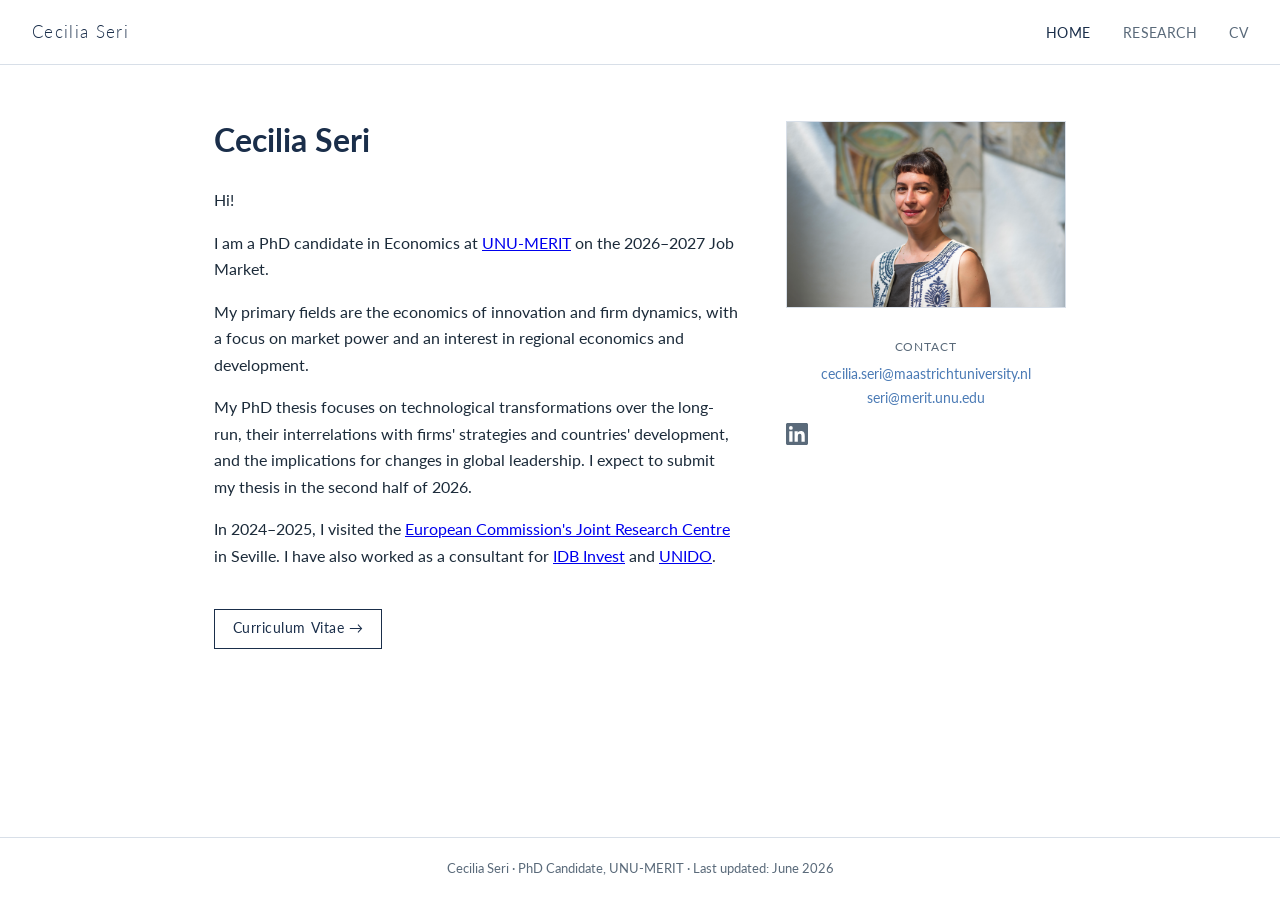
==== index.html @ 9bb6f53a "Adjust paragraph margin and CV link style" ====
<!DOCTYPE html>
<html lang="en">
<head>
  <meta charset="UTF-8" />
  <meta name="viewport" content="width=device-width, initial-scale=1.0" />
  <title>Cecilia Seri — Economist</title>
  <link rel="stylesheet" href="style.css" />
</head>
<body>

  <!-- ── Navigation ──────────────────────────────────── -->
  <nav>
    <div class="inner">
      <a class="nav-name" href="index.html">Cecilia Seri</a>
      <ul class="nav-links">
        <li><a href="index.html" class="active">Home</a></li>
        <li><a href="research.html">Research</a></li>
        <li><a href="cv.html">CV</a></li>
      </ul>
    </div>
  </nav>

  <!-- ── Main ────────────────────────────────────────── -->
  <main>
    <div class="site-wrapper">
      <div class="home-grid">

        <!-- Left: text content -->
        <div class="home-intro">
          <h1>Cecilia Seri</h1>

          <p style="margin-top: 1.75rem;">Hi!</p>

          <p>
            I am a PhD candidate in Economics at
            <a href="https://unu.edu/merit/doctorate-degree/full-time-phd-programme" target="_blank" rel="noopener">UNU-MERIT</a>
            on the 2026–2027 Job Market.
          </p>

          <p>
            My primary fields are the economics of innovation and firm dynamics,
            with a focus on market power and an interest in regional economics
            and development.
          </p>

          <p>
            My PhD thesis focuses on technological transformations over the long-run,
            their interrelations with firms' strategies and countries' development,
            and the implications for changes in global leadership. I expect to submit
            my thesis in the second half of 2026.
          </p>

          <p>
            In 2024–2025, I visited the
            <a href="https://joint-research-centre.ec.europa.eu/index_en" target="_blank" rel="noopener">European Commission's Joint Research Centre</a>
            in Seville. I have also worked as a consultant for
            <a href="https://idbinvest.org/en/about-us" target="_blank" rel="noopener">IDB Invest</a>
            and
            <a href="https://www.unido.org/about-us/who-we-are" target="_blank" rel="noopener">UNIDO</a>.
          </p>

          <a class="cv-link" style="margin-top: 1.5rem;" href="https://www.dropbox.com/scl/fi/6ifrovtpccbfsxmh568v9/CV_Cecilia-Seri.pdf?rlkey=5wzr2ifmerb2woqg1h31717lj&st=pj242ytm&raw=1" target="_blank" rel="noopener">Curriculum Vitae →</a>
        </div>

        <!-- Right: photo + contact + social -->
        <div class="photo-col">
          <img src="SERI-Cecilia-02.jpg" alt="Cecilia Seri" />

          <div class="contact-block">
            <p class="contact-label">Contact</p>
            <p>
              <a href="mailto:cecilia.seri@maastrichtuniversity.nl">cecilia.seri@maastrichtuniversity.nl</a><br />
              <a href="mailto:seri@merit.unu.edu">seri@merit.unu.edu</a>
            </p>
          </div>

          <div class="social-links">
            <a href="https://www.linkedin.com/in/ceciliaseri/" target="_blank" rel="noopener" aria-label="LinkedIn">
              <svg xmlns="http://www.w3.org/2000/svg" width="22" height="22" viewBox="0 0 24 24" fill="currentColor">
                <path d="M20.447 20.452h-3.554v-5.569c0-1.328-.027-3.037-1.852-3.037-1.853 0-2.136 1.445-2.136 2.939v5.667H9.351V9h3.414v1.561h.046c.477-.9 1.637-1.85 3.37-1.85 3.601 0 4.267 2.37 4.267 5.455v6.286zM5.337 7.433a2.062 2.062 0 0 1-2.063-2.065 2.064 2.064 0 1 1 2.063 2.065zm1.782 13.019H3.555V9h3.564v11.452zM22.225 0H1.771C.792 0 0 .774 0 1.729v20.542C0 23.227.792 24 1.771 24h20.451C23.2 24 24 23.227 24 22.271V1.729C24 .774 23.2 0 22.222 0h.003z"/>
              </svg>
            </a>
          </div>
        </div>

      </div>
    </div>
  </main>

  <!-- ── Footer ──────────────────────────────────────── -->
  <footer>
    <div class="site-wrapper">
      Cecilia Seri · PhD Candidate, UNU-MERIT · Last updated: June 2026
    </div>
  </footer>

</body>
</html>
---- style.css ----
@import url('https://fonts.googleapis.com/css2?family=Lato:ital,wght@0,300;0,400;0,700;1,400&display=swap');

/* ── Reset & base ─────────────────────────────────────── */
*, *::before, *::after { box-sizing: border-box; margin: 0; padding: 0; }

:root {
  --navy:   #1a2e4a;
  --link:   #4a7ab5;
  --muted:  #5a6a7a;
  --border: #d8dfe8;
  --bg:     #ffffff;
  --bg-soft:#f7f9fb;
  --text:   #1c2b3a;
  --max-w:  900px;
  --serif:  'Georgia', 'Times New Roman', serif;
  --sans:   'Lato', 'Helvetica Neue', Arial, sans-serif;
}

html { font-size: 16px; scroll-behavior: smooth; }

body {
  font-family: var(--sans);
  color: var(--text);
  background: var(--bg);
  line-height: 1.7;
  min-height: 100vh;
  display: flex;
  flex-direction: column;
}

/* ── Layout ───────────────────────────────────────────── */
.site-wrapper {
  max-width: var(--max-w);
  margin: 0 auto;
  padding: 0 1.5rem;
  width: 100%;
}

/* ── Nav ──────────────────────────────────────────────── */
nav {
  border-bottom: 1px solid var(--border);
  padding: 1.1rem 2rem;
}

nav .inner {
  display: flex;
  align-items: center;
  justify-content: space-between;
  max-width: 100%;
}

.nav-name {
  font-family: var(--sans);
  font-size: 1.05rem;
  font-weight: 300;
  color: var(--navy);
  text-decoration: none;
  letter-spacing: 0.08em;
}

.nav-links {
  display: flex;
  gap: 2rem;
  list-style: none;
}

.nav-links a {
  text-decoration: none;
  font-size: 0.9rem;
  color: var(--muted);
  letter-spacing: 0.03em;
  text-transform: uppercase;
  transition: color 0.15s;
}

.nav-links a:hover,
.nav-links a.active { color: var(--navy); }

/* ── Main content ─────────────────────────────────────── */
main { flex: 1; padding: 3.5rem 0 4rem; }

/* ── Home page ────────────────────────────────────────── */
.home-grid {
  display: grid;
  grid-template-columns: 1fr 280px;
  gap: 3rem;
  align-items: start;
}

.home-intro h1 {
  font-family: var(--sans);
  font-size: 2rem;
  font-weight: 700;
  color: var(--navy);
  margin-bottom: 0.25rem;
  line-height: 1.2;
}

.home-intro .position {
  font-size: 0.95rem;
  color: var(--muted);
  margin-bottom: 1.75rem;
}

.home-intro p {
  margin-bottom: 1rem;
  font-size: 0.975rem;
}

.home-intro .interests {
  margin: 1.5rem 0;
  padding: 1.2rem 1.4rem;
  background: var(--bg-soft);
  border-left: 3px solid var(--navy);
}

.home-intro .interests h2 {
  font-size: 0.78rem;
  text-transform: uppercase;
  letter-spacing: 0.08em;
  color: var(--muted);
  margin-bottom: 0.5rem;
  font-weight: normal;
}

.home-intro .interests p {
  margin: 0;
  font-size: 0.95rem;
}

.contact-block {
  margin-top: 1.75rem;
  font-size: 0.9rem;
  color: var(--muted);
}

.contact-block a { color: var(--link); text-decoration: none; }
.contact-block a:hover { text-decoration: underline; }

.cv-link {
  display: inline-block;
  margin-top: 0.75rem;
  padding: 0.45rem 1.1rem;
  border: 1px solid var(--navy);
  color: var(--navy);
  text-decoration: none;
  font-size: 0.85rem;
  letter-spacing: 0.04em;
  transition: background 0.15s, color 0.15s;
}

.cv-link:hover {
  background: var(--navy);
  color: #fff;
  text-decoration: none;
}

.photo-col { text-align: center; }

.photo-col img {
  width: 100%;
  max-width: 300px;
  display: block;
  margin: 0 auto;
  border: 1px solid var(--border);
}

.photo-placeholder {
  width: 180px;
  height: 220px;
  background: var(--bg-soft);
  border: 1px dashed var(--border);
  display: flex;
  align-items: center;
  justify-content: center;
  font-size: 0.8rem;
  color: var(--muted);
  text-align: center;
  padding: 1rem;
  margin: 0 auto;
}

/* ── Research page ────────────────────────────────────── */
.page-title {
  font-family: var(--sans);
  font-size: 1.6rem;
  font-weight: 300;
  color: var(--navy);
  margin-bottom: 2.5rem;
  padding-bottom: 0.75rem;
  border-bottom: 1px solid var(--border);
  letter-spacing: 0.05em;
}

.paper-section { margin-bottom: 2rem; }

.paper-section h2 {
  font-size: 1rem;
  text-transform: uppercase;
  letter-spacing: 0.1em;
  color: var(--muted);
  font-weight: 400;
  margin-bottom: 1rem;
}

.paper {
  margin-bottom: 0.6rem;
  padding-bottom: 0.6rem;
}

.paper-title {
  font-family: var(--sans);
  font-size: 1.05rem;
  font-weight: 400;
  color: var(--navy);
  margin-bottom: 0.25rem;
}

.paper-title a { color: inherit; text-decoration: none; }
.paper-title a:hover { text-decoration: underline; }

.paper-meta {
  font-size: 0.85rem;
  color: var(--muted);
  margin-bottom: 0.6rem;
}

.paper-abstract {
  font-size: 0.9rem;
  color: var(--text);
  margin-top: 0.5rem;
}

.paper-links { margin-top: 0.6rem; }

.paper-links a {
  font-size: 0.8rem;
  color: var(--link);
  text-decoration: none;
  margin-right: 1.1rem;
  letter-spacing: 0.02em;
}

.paper-links a:hover { text-decoration: underline; }

/* ── CV page ──────────────────────────────────────────── */
.cv-download-btn {
  display: inline-block;
  padding: 0.6rem 1.6rem;
  background: var(--navy);
  color: #fff;
  text-decoration: none;
  font-size: 0.9rem;
  letter-spacing: 0.04em;
  transition: opacity 0.15s;
}

.cv-download-btn:hover { opacity: 0.85; }

/* ── Footer ───────────────────────────────────────────── */
footer {
  border-top: 1px solid var(--border);
  padding: 1.25rem 0;
  font-size: 0.8rem;
  color: var(--muted);
  text-align: center;
}

/* ── Responsive ───────────────────────────────────────── */
@media (max-width: 580px) {
  .home-grid {
    grid-template-columns: 1fr;
  }
  .photo-col {
    order: -1;
  }
  .nav-links { gap: 1.2rem; }
  .home-intro h1 { font-size: 1.6rem; }
}

.contact-label {
  font-size: 0.78rem;
  text-transform: uppercase;
  letter-spacing: 0.08em;
  color: var(--muted);
  margin-bottom: 0.25rem;
  font-weight: normal;
}

/* ── Social links ─────────────────────────────────────── */
.social-links {
  display: flex;
  gap: 0.75rem;
  margin-top: 0.75rem;
}

.social-links a {
  color: var(--muted);
  transition: color 0.15s;
  display: flex;
  align-items: center;
}

.social-links a:hover { color: var(--navy); }

/* ── Paper tag (working paper, draft coming soon) ────── */
.paper-tag {
  font-style: italic;
  font-size: 0.82rem;
  color: var(--muted);
}

.paper-tag a {
  color: var(--link);
  text-decoration: none;
}

.paper-tag a:hover { text-decoration: underline; }

/* ── Abstract toggle ──────────────────────────────────── */
.abstract-toggle {
  margin-top: 0.6rem;
}

.abstract-toggle summary {
  font-size: 0.85rem;
  color: var(--link);
  cursor: pointer;
  list-style: none;
  display: inline-block;
}

.abstract-toggle summary::-webkit-details-marker { display: none; }

.abstract-toggle summary::after {
  content: " ▾";
  font-size: 0.75rem;
}

.abstract-toggle[open] summary::after {
  content: " ▴";
}

.abstract-toggle p {
  margin-top: 0.6rem;
  font-size: 0.9rem;
  color: var(--text);
  line-height: 1.7;
}
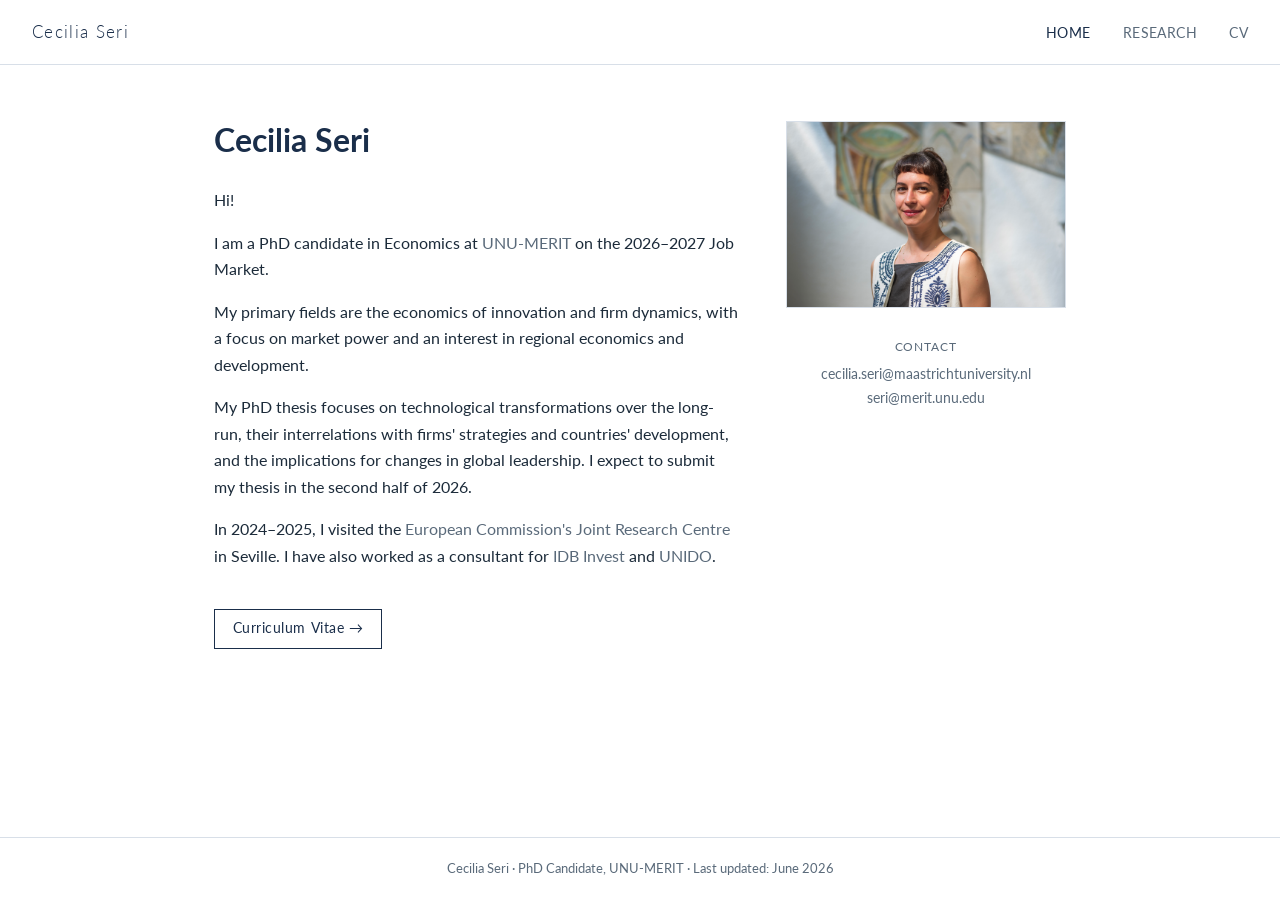
==== commit 941808f2: "Update index.html" ====
--- a/index.html
+++ b/index.html
@@ -73,14 +73,6 @@
               <a href="mailto:seri@merit.unu.edu">seri@merit.unu.edu</a>
             </p>
           </div>
-
-          <div class="social-links">
-            <a href="https://www.linkedin.com/in/ceciliaseri/" target="_blank" rel="noopener" aria-label="LinkedIn">
-              <svg xmlns="http://www.w3.org/2000/svg" width="22" height="22" viewBox="0 0 24 24" fill="currentColor">
-                <path d="M20.447 20.452h-3.554v-5.569c0-1.328-.027-3.037-1.852-3.037-1.853 0-2.136 1.445-2.136 2.939v5.667H9.351V9h3.414v1.561h.046c.477-.9 1.637-1.85 3.37-1.85 3.601 0 4.267 2.37 4.267 5.455v6.286zM5.337 7.433a2.062 2.062 0 0 1-2.063-2.065 2.064 2.064 0 1 1 2.063 2.065zm1.782 13.019H3.555V9h3.564v11.452zM22.225 0H1.771C.792 0 0 .774 0 1.729v20.542C0 23.227.792 24 1.771 24h20.451C23.2 24 24 23.227 24 22.271V1.729C24 .774 23.2 0 22.222 0h.003z"/>
-              </svg>
-            </a>
-          </div>
         </div>
 
       </div>
--- a/style.css
+++ b/style.css
@@ -5,7 +5,7 @@
 
 :root {
   --navy:   #1a2e4a;
-  --link:   #4a7ab5;
+  --link:   #5a6a7a;
   --muted:  #5a6a7a;
   --border: #d8dfe8;
   --bg:     #ffffff;
@@ -28,6 +28,9 @@
   flex-direction: column;
 }
 
+a { color: var(--link); text-decoration: none; }
+a:hover { text-decoration: underline; }
+
 /* ── Layout ───────────────────────────────────────────── */
 .site-wrapper {
   max-width: var(--max-w);
@@ -199,7 +202,7 @@
   text-transform: uppercase;
   letter-spacing: 0.1em;
   color: var(--muted);
-  font-weight: 400;
+  font-weight: 700;
   margin-bottom: 1rem;
 }
 
@@ -211,7 +214,7 @@
 .paper-title {
   font-family: var(--sans);
   font-size: 1.05rem;
-  font-weight: 400;
+  font-weight: 700;
   color: var(--navy);
   margin-bottom: 0.25rem;
 }
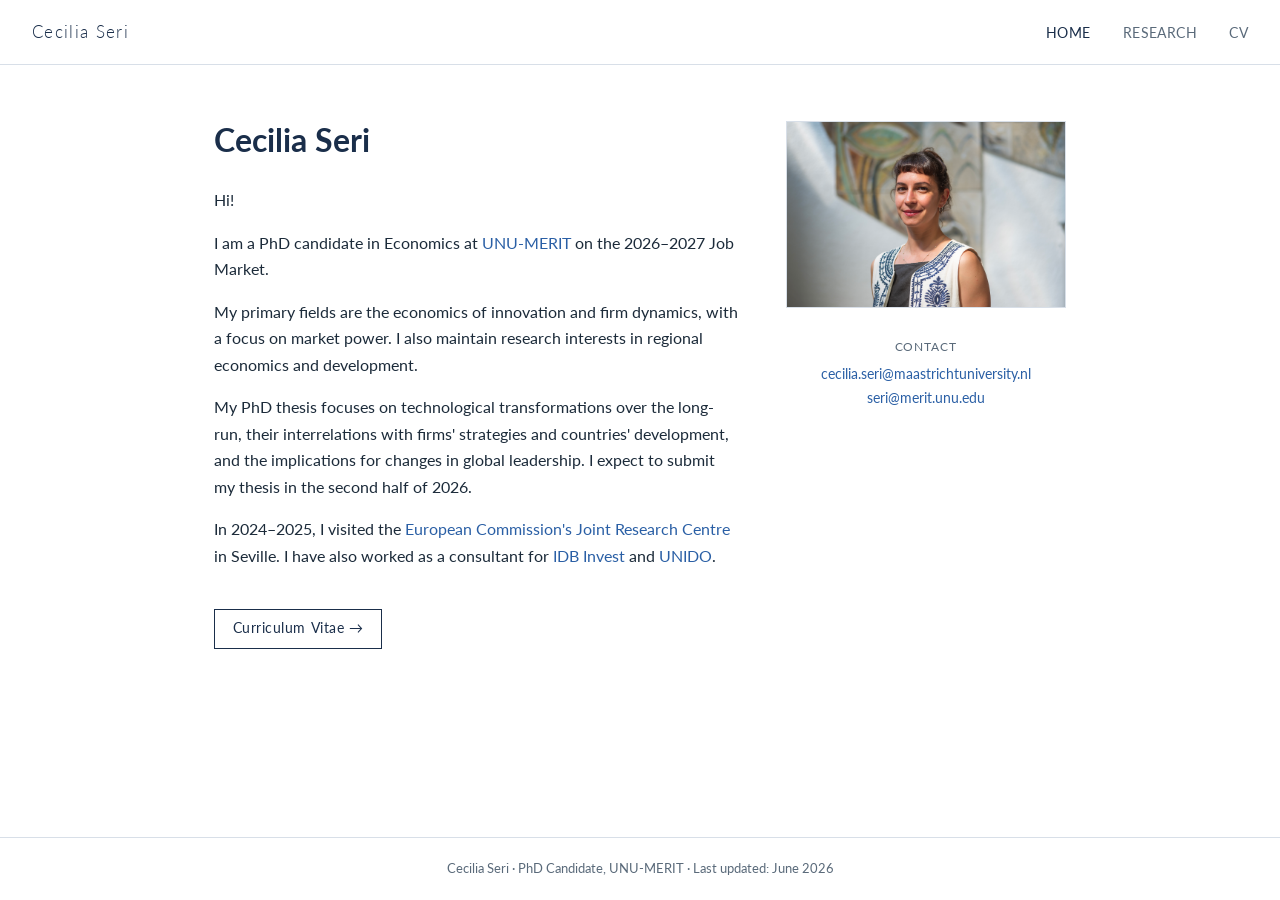
==== commit ee9477bc: "Update research interests in index.html Revised text to clarify research interests in economics." ====
--- a/index.html
+++ b/index.html
@@ -39,8 +39,8 @@
 
           <p>
             My primary fields are the economics of innovation and firm dynamics,
-            with a focus on market power and an interest in regional economics
-            and development.
+            with a focus on market power. I also maintain research interests
+            in regional economics and development.
           </p>
 
           <p>
--- a/style.css
+++ b/style.css
@@ -5,14 +5,13 @@
 
 :root {
   --navy:   #1a2e4a;
-  --link:   #5a6a7a;
+  --link:   #2a5fa5;
   --muted:  #5a6a7a;
   --border: #d8dfe8;
   --bg:     #ffffff;
   --bg-soft:#f7f9fb;
   --text:   #1c2b3a;
   --max-w:  900px;
-  --serif:  'Georgia', 'Times New Roman', serif;
   --sans:   'Lato', 'Helvetica Neue', Arial, sans-serif;
 }
 
@@ -43,13 +42,16 @@
 nav {
   border-bottom: 1px solid var(--border);
   padding: 1.1rem 2rem;
+  position: sticky;
+  top: 0;
+  background: var(--bg);
+  z-index: 100;
 }
 
 nav .inner {
   display: flex;
   align-items: center;
   justify-content: space-between;
-  max-width: 100%;
 }
 
 .nav-name {
@@ -99,46 +101,28 @@
   line-height: 1.2;
 }
 
-.home-intro .position {
-  font-size: 0.95rem;
-  color: var(--muted);
-  margin-bottom: 1.75rem;
-}
-
 .home-intro p {
   margin-bottom: 1rem;
   font-size: 0.975rem;
 }
 
-.home-intro .interests {
-  margin: 1.5rem 0;
-  padding: 1.2rem 1.4rem;
-  background: var(--bg-soft);
-  border-left: 3px solid var(--navy);
-}
-
-.home-intro .interests h2 {
+.contact-block {
+  margin-top: 1.75rem;
+  font-size: 0.9rem;
+  color: var(--muted);
+}
+
+.contact-block a { color: var(--link); text-decoration: none; }
+.contact-block a:hover { text-decoration: underline; }
+
+.contact-label {
   font-size: 0.78rem;
   text-transform: uppercase;
   letter-spacing: 0.08em;
   color: var(--muted);
-  margin-bottom: 0.5rem;
+  margin-bottom: 0.25rem;
   font-weight: normal;
 }
-
-.home-intro .interests p {
-  margin: 0;
-  font-size: 0.95rem;
-}
-
-.contact-block {
-  margin-top: 1.75rem;
-  font-size: 0.9rem;
-  color: var(--muted);
-}
-
-.contact-block a { color: var(--link); text-decoration: none; }
-.contact-block a:hover { text-decoration: underline; }
 
 .cv-link {
   display: inline-block;
@@ -168,21 +152,6 @@
   border: 1px solid var(--border);
 }
 
-.photo-placeholder {
-  width: 180px;
-  height: 220px;
-  background: var(--bg-soft);
-  border: 1px dashed var(--border);
-  display: flex;
-  align-items: center;
-  justify-content: center;
-  font-size: 0.8rem;
-  color: var(--muted);
-  text-align: center;
-  padding: 1rem;
-  margin: 0 auto;
-}
-
 /* ── Research page ────────────────────────────────────── */
 .page-title {
   font-family: var(--sans);
@@ -228,97 +197,30 @@
   margin-bottom: 0.6rem;
 }
 
-.paper-abstract {
-  font-size: 0.9rem;
-  color: var(--text);
-  margin-top: 0.5rem;
-}
-
-.paper-links { margin-top: 0.6rem; }
-
-.paper-links a {
-  font-size: 0.8rem;
+/* ── Paper tags ──────────────────────────────────────── */
+.paper-tags-line {
+  margin-top: 0.35rem;
+  margin-bottom: 0.1rem;
+}
+
+.paper-tag-link {
+  font-size: 0.88rem;
+  font-weight: 700;
+}
+
+.paper-tag-link a {
   color: var(--link);
   text-decoration: none;
-  margin-right: 1.1rem;
-  letter-spacing: 0.02em;
-}
-
-.paper-links a:hover { text-decoration: underline; }
-
-/* ── CV page ──────────────────────────────────────────── */
-.cv-download-btn {
-  display: inline-block;
-  padding: 0.6rem 1.6rem;
-  background: var(--navy);
-  color: #fff;
-  text-decoration: none;
-  font-size: 0.9rem;
-  letter-spacing: 0.04em;
-  transition: opacity 0.15s;
-}
-
-.cv-download-btn:hover { opacity: 0.85; }
-
-/* ── Footer ───────────────────────────────────────────── */
-footer {
-  border-top: 1px solid var(--border);
-  padding: 1.25rem 0;
-  font-size: 0.8rem;
-  color: var(--muted);
-  text-align: center;
-}
-
-/* ── Responsive ───────────────────────────────────────── */
-@media (max-width: 580px) {
-  .home-grid {
-    grid-template-columns: 1fr;
-  }
-  .photo-col {
-    order: -1;
-  }
-  .nav-links { gap: 1.2rem; }
-  .home-intro h1 { font-size: 1.6rem; }
-}
-
-.contact-label {
-  font-size: 0.78rem;
-  text-transform: uppercase;
-  letter-spacing: 0.08em;
-  color: var(--muted);
-  margin-bottom: 0.25rem;
-  font-weight: normal;
-}
-
-/* ── Social links ─────────────────────────────────────── */
-.social-links {
-  display: flex;
-  gap: 0.75rem;
-  margin-top: 0.75rem;
-}
-
-.social-links a {
-  color: var(--muted);
-  transition: color 0.15s;
-  display: flex;
-  align-items: center;
-}
-
-.social-links a:hover { color: var(--navy); }
-
-/* ── Paper tag (working paper, draft coming soon) ────── */
-.paper-tag {
+}
+
+.paper-tag-link a:hover { text-decoration: underline; }
+
+.paper-status {
   font-style: italic;
   font-size: 0.82rem;
   color: var(--muted);
-}
-
-.paper-tag a {
-  color: var(--link);
-  text-decoration: none;
-}
-
-.paper-tag a:hover { text-decoration: underline; }
+  font-weight: 400;
+}
 
 /* ── Abstract toggle ──────────────────────────────────── */
 .abstract-toggle {
@@ -350,3 +252,20 @@
   color: var(--text);
   line-height: 1.7;
 }
+
+/* ── Footer ───────────────────────────────────────────── */
+footer {
+  border-top: 1px solid var(--border);
+  padding: 1.25rem 0;
+  font-size: 0.8rem;
+  color: var(--muted);
+  text-align: center;
+}
+
+/* ── Responsive ───────────────────────────────────────── */
+@media (max-width: 580px) {
+  .home-grid { grid-template-columns: 1fr; }
+  .photo-col { order: -1; }
+  .nav-links { gap: 1.2rem; }
+  .home-intro h1 { font-size: 1.6rem; }
+}
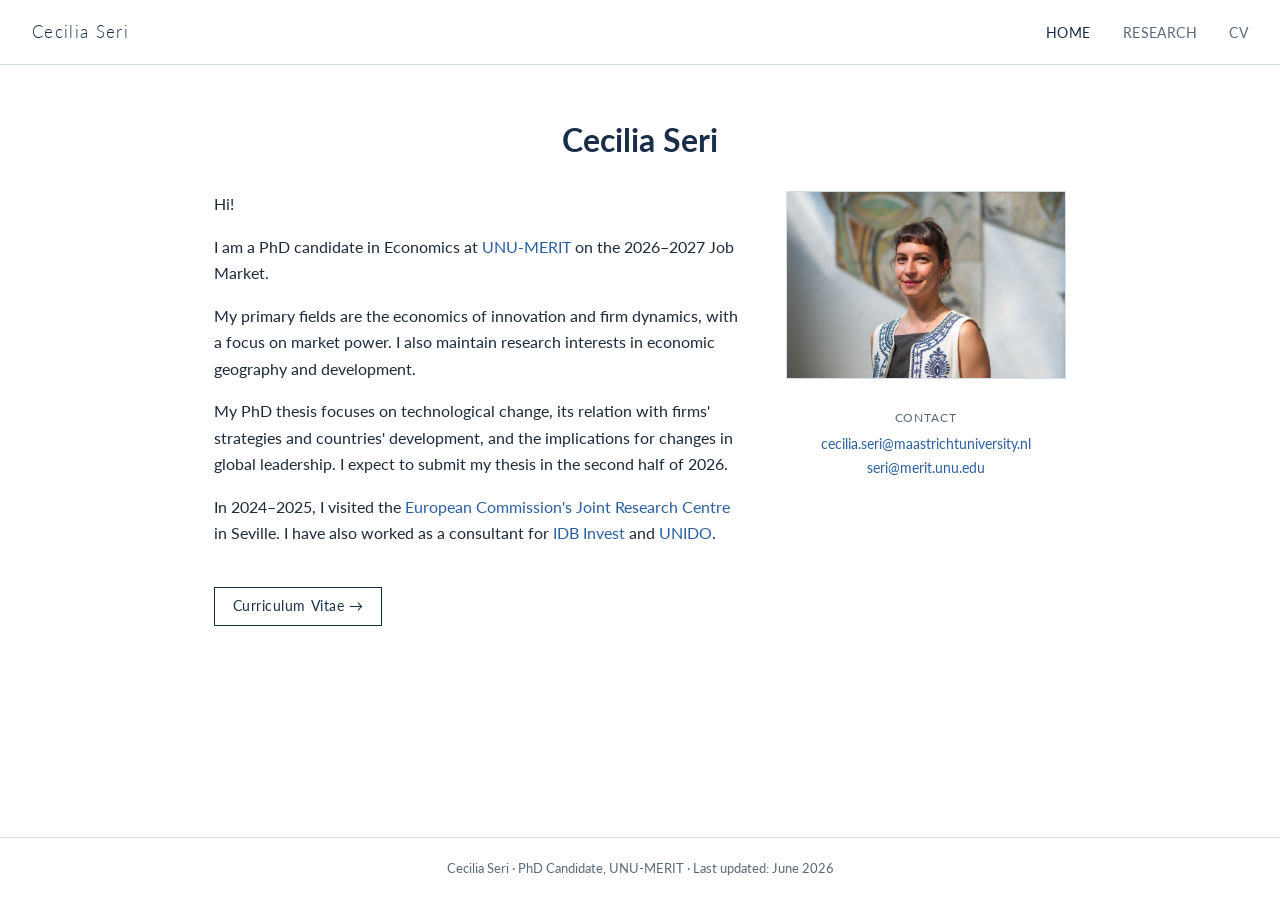
==== commit b6d513c4: "Refine homepage introduction and text content Updated text content in the homepage introduction and " ====
--- a/index.html
+++ b/index.html
@@ -23,13 +23,13 @@
   <!-- ── Main ────────────────────────────────────────── -->
   <main>
     <div class="site-wrapper">
+      <h1 class="home-name">Cecilia Seri</h1>
+
       <div class="home-grid">
 
         <!-- Left: text content -->
         <div class="home-intro">
-          <h1>Cecilia Seri</h1>
-
-          <p style="margin-top: 1.75rem;">Hi!</p>
+          <p style="margin-top: 0;">Hi!</p>
 
           <p>
             I am a PhD candidate in Economics at
@@ -40,14 +40,13 @@
           <p>
             My primary fields are the economics of innovation and firm dynamics,
             with a focus on market power. I also maintain research interests
-            in regional economics and development.
+            in economic geography and development.
           </p>
 
           <p>
-            My PhD thesis focuses on technological transformations over the long-run,
-            their interrelations with firms' strategies and countries' development,
-            and the implications for changes in global leadership. I expect to submit
-            my thesis in the second half of 2026.
+            My PhD thesis focuses on technological change, its relation with firms'
+            strategies and countries' development, and the implications for changes
+            in global leadership. I expect to submit my thesis in the second half of 2026.
           </p>
 
           <p>
--- a/style.css
+++ b/style.css
@@ -85,20 +85,21 @@
 main { flex: 1; padding: 3.5rem 0 4rem; }
 
 /* ── Home page ────────────────────────────────────────── */
+.home-name {
+  font-family: var(--sans);
+  font-size: 2rem;
+  font-weight: 700;
+  color: var(--navy);
+  text-align: center;
+  margin-bottom: 2rem;
+  line-height: 1.2;
+}
+
 .home-grid {
   display: grid;
   grid-template-columns: 1fr 280px;
   gap: 3rem;
   align-items: start;
-}
-
-.home-intro h1 {
-  font-family: var(--sans);
-  font-size: 2rem;
-  font-weight: 700;
-  color: var(--navy);
-  margin-bottom: 0.25rem;
-  line-height: 1.2;
 }
 
 .home-intro p {
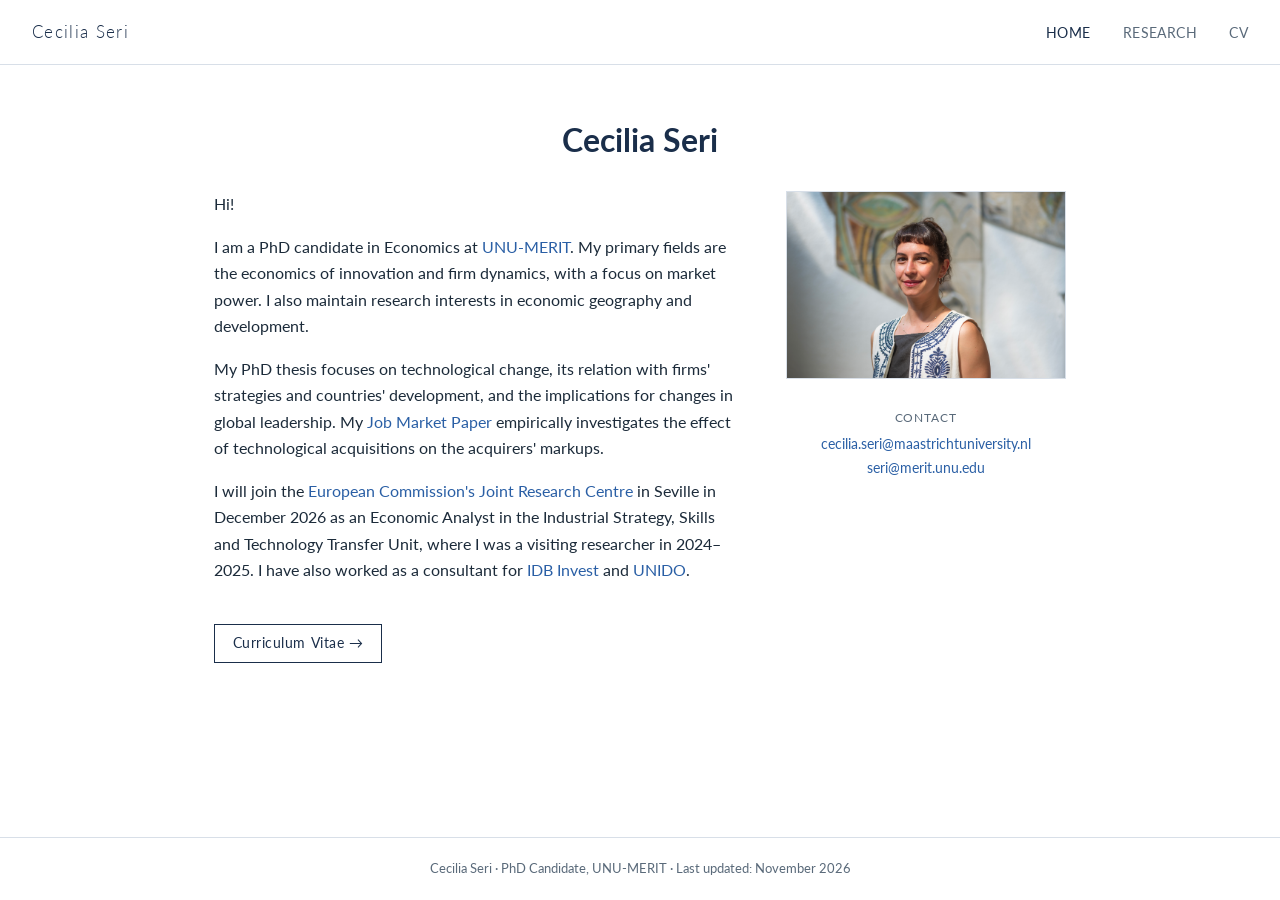
==== commit c0730897: "Updated home page text and update last updated date Updated job market paper details and footer date" ====
--- a/index.html
+++ b/index.html
@@ -3,7 +3,7 @@
 <head>
   <meta charset="UTF-8" />
   <meta name="viewport" content="width=device-width, initial-scale=1.0" />
-  <title>Cecilia Seri — Economist</title>
+  <title>Cecilia Seri</title>
   <link rel="stylesheet" href="style.css" />
 </head>
 <body>
@@ -33,11 +33,7 @@
 
           <p>
             I am a PhD candidate in Economics at
-            <a href="https://unu.edu/merit/doctorate-degree/full-time-phd-programme" target="_blank" rel="noopener">UNU-MERIT</a>
-            on the 2026–2027 Job Market.
-          </p>
-
-          <p>
+            <a href="https://unu.edu/merit/doctorate-degree/full-time-phd-programme" target="_blank" rel="noopener">UNU-MERIT</a>.
             My primary fields are the economics of innovation and firm dynamics,
             with a focus on market power. I also maintain research interests
             in economic geography and development.
@@ -46,13 +42,17 @@
           <p>
             My PhD thesis focuses on technological change, its relation with firms'
             strategies and countries' development, and the implications for changes
-            in global leadership. I expect to submit my thesis in the second half of 2026.
+            in global leadership. My <a href="https://unu-merit.nl/publications/abstract.php?id=10474" target="_blank" rel="noopener">Job Market Paper</a>
+            empirically investigates the effect of technological acquisitions on the
+            acquirers' markups.
           </p>
 
           <p>
-            In 2024–2025, I visited the
+            I will join the
             <a href="https://joint-research-centre.ec.europa.eu/index_en" target="_blank" rel="noopener">European Commission's Joint Research Centre</a>
-            in Seville. I have also worked as a consultant for
+            in Seville in December 2026 as an Economic Analyst in the Industrial Strategy,
+            Skills and Technology Transfer Unit, where I was a visiting researcher in 2024–2025.
+            I have also worked as a consultant for
             <a href="https://idbinvest.org/en/about-us" target="_blank" rel="noopener">IDB Invest</a>
             and
             <a href="https://www.unido.org/about-us/who-we-are" target="_blank" rel="noopener">UNIDO</a>.
@@ -81,7 +81,7 @@
   <!-- ── Footer ──────────────────────────────────────── -->
   <footer>
     <div class="site-wrapper">
-      Cecilia Seri · PhD Candidate, UNU-MERIT · Last updated: June 2026
+      Cecilia Seri · PhD Candidate, UNU-MERIT · Last updated: November 2026
     </div>
   </footer>
 
